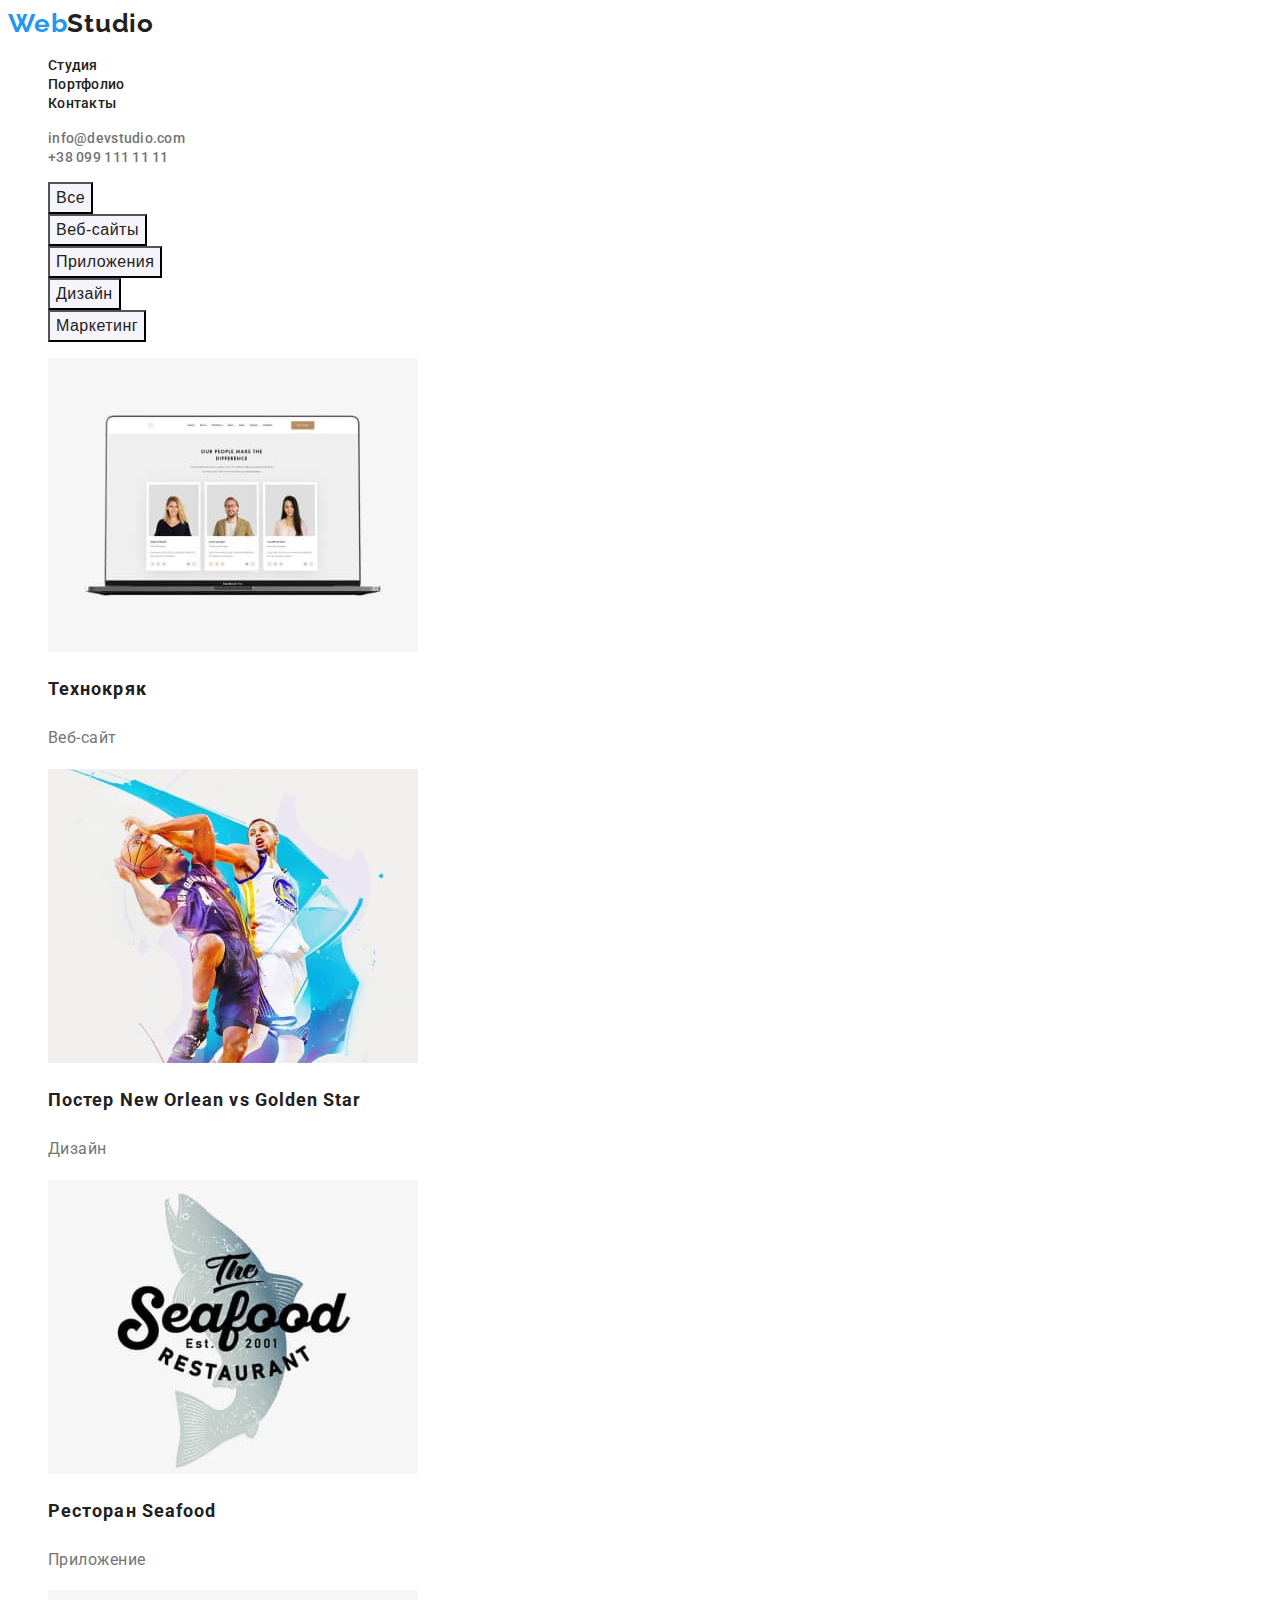
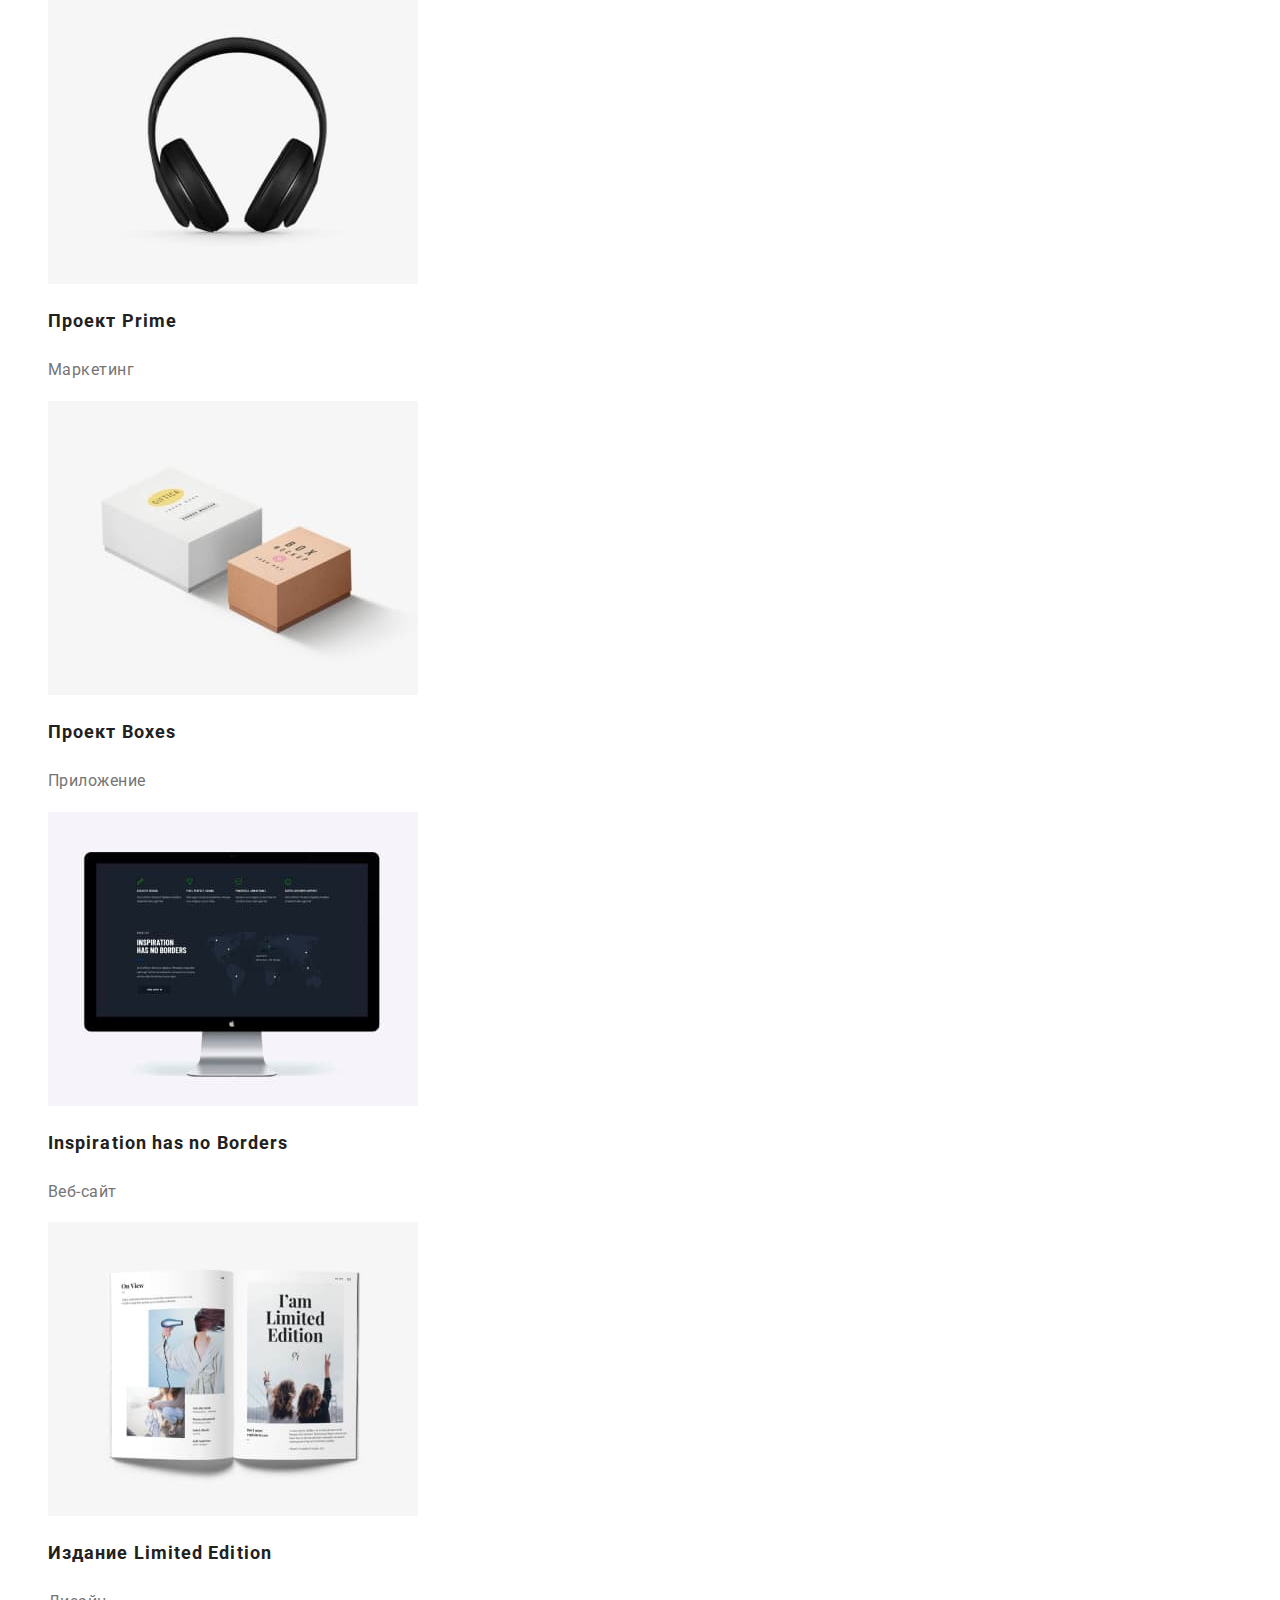
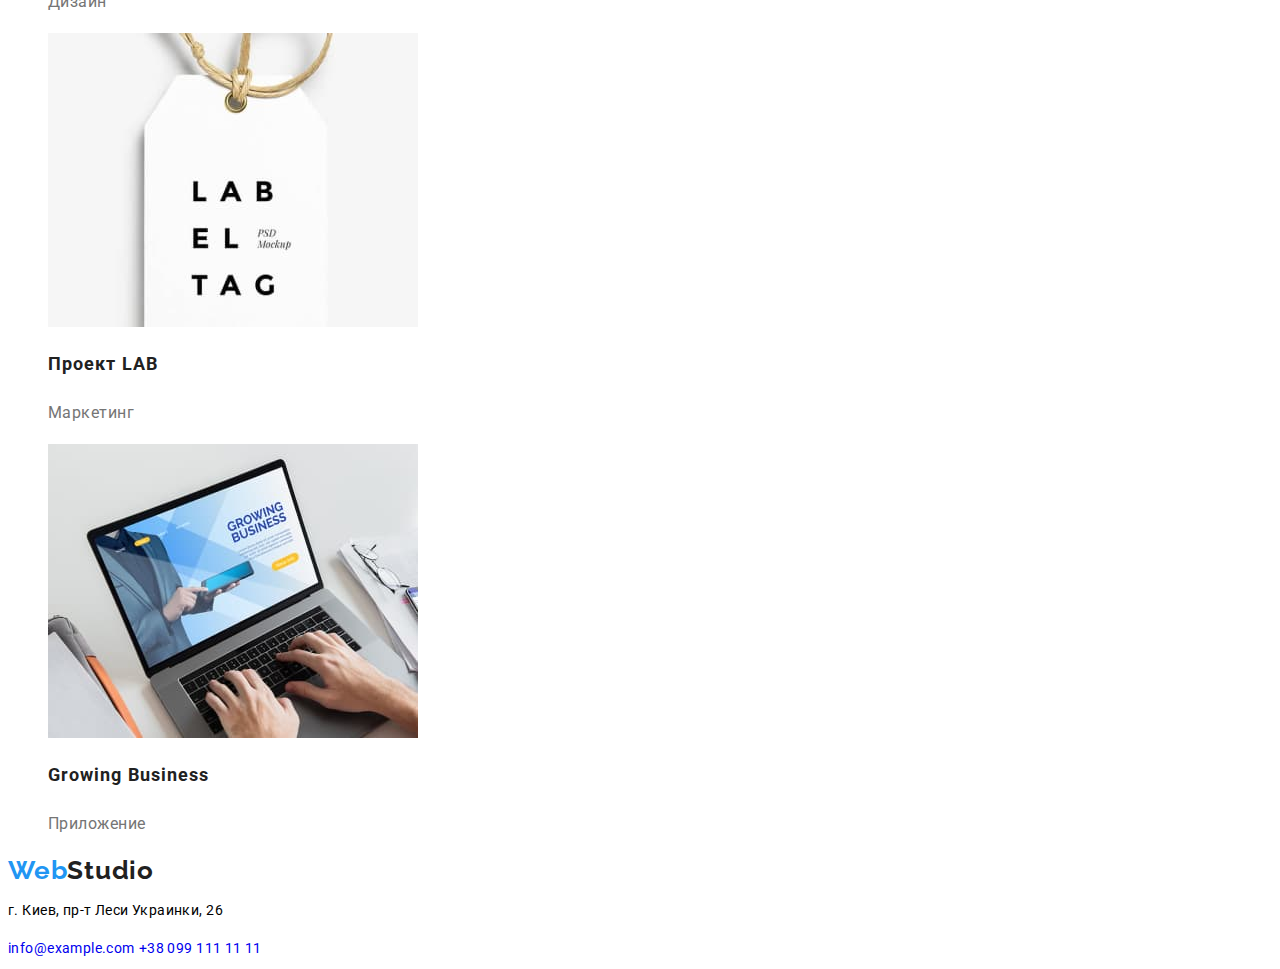
==== portfolio.html @ 8d39d4af "start" ====
<!DOCTYPE html>
<html lang="en">
<head>
    <meta charset="UTF-8">
    <meta http-equiv="X-UA-Compatible" content="IE=edge">
    <meta name="viewport" content="width=device-width, initial-scale=1.0">
    <title>Портфолио</title>
    <link rel="preconnect" href="https://fonts.gstatic.com">
    <link href="https://fonts.googleapis.com/css2?family=Raleway:wght@700&family=Roboto:wght@400;500;700;900&display=swap"
        rel="stylesheet">
        <link rel="stylesheet" href="./css/style.css" />
    
</head>
<body class="body">
    <header class="header">
        <a class="logo" href="./index.html"><span class="logo-text">Web</span>Studio</a>
        <nav class="navigation">
            <ul class="menu-list">
                <li>
                    <a class="menu-link" href="./index.html">Студия</a>
                </li>
                <li>
                    <a class="menu-link" href="./portfolio.html">Портфолио</a>
                </li>
                <li>
                    <a class="menu-link" href="#">Контакты</a>
                </li>
            </ul>
        </nav>
        <ul class="header-contact-link">
            <li>
                <a class="mail-link" href="#">info@devstudio.com</a>
            </li>
            <li>
                <a class="tel-link" href="#">+38 099 111 11 11</a>
            </li>
        </ul>
    </header>
    <main>
        <section>
            <ul class="nav-list">
                <li>
                    <button class="nav-btn" type="button">Все</button>
                </li>
                <li>
                    <button class="nav-btn" type="button">Веб-сайты</button>
                </li>
                <li>
                    <button class="nav-btn" type="button">Приложения</button>
                </li>
                <li>
                    <button class="nav-btn" type="button">Дизайн</button>
                </li>
                <li>
                    <button class="nav-btn" type="button">Маркетинг</button>
                </li>
            </ul>
        
            <ul class="portfolio">
                <li>
                    <a class="portfolio-link" href="#">
                        <img src="./images/portfolio/img1.jpg" alt="Ноутбук" width="370" height="294" />
                        <h2 class="portfolio-title">Технокряк</h2>
                        <p class="portfolio-text">Веб-сайт</p>
                    </a>
                </li>
                <li>
                    <a class="portfolio-link" href="#">
                        <img src="./images/portfolio/img2.jpg" alt="Бескетбольный матч" width="370" height="294" />
                        <h2 class="portfolio-title">Постер New Orlean vs Golden Star</h2>
                        <p class="portfolio-text">Дизайн</p>
                    </a>
                </li>
                <li>
                    <a class="portfolio-link" href="#">
                        <img src="./images/portfolio/img3.jpg" alt="Логотип ресторана" width="370" height="294" />
                        <h2 class="portfolio-title">Ресторан Seafood</h2>
                        <p class="portfolio-text">Приложение</p>
                    </a>
                </li>
                <li>
                    <a class="portfolio-link" href="#">
                        <img src="./images/portfolio/img4.jpg" alt="Наушники" width="370" height="294" />
                        <h2 class="portfolio-title">Проект Prime</h2>
                        <p class="portfolio-text">Маркетинг</p>
                    </a>
                </li>
                <li>
                    <a class="portfolio-link" href="#">
                        <img src="./images/portfolio/img5.jpg" alt="Коробки" width="370" height="294" />
                        <h2 class="portfolio-title">Проект Boxes</h2>
                        <p class="portfolio-text">Приложение</p>
                    </a>
                </li>     
                <li>
                    <a class="portfolio-link" href="#">
                        <img src="./images/portfolio/img6.jpg" alt="Монитор эпл" width="370" height="294" />
                        <h2 class="portfolio-title">Inspiration has no Borders</h2>
                        <p class="portfolio-text">Веб-сайт</p>
                    </a>
                </li>
                <li>
                    <a class="portfolio-link" href="#">
                        <img src="./images/portfolio/img7.jpg" alt="Книга" width="370" height="294" />
                        <h2 class="portfolio-title">Издание Limited Edition</h2>
                        <p class="portfolio-text">Дизайн</p>
                    </a>
                </li>
                 <li>
                     <a class="portfolio-link" href="#">
                        <img src="./images/portfolio/img8.jpg" alt="Бирка" width="370" height="294" />
                        <h2 class="portfolio-title">Проект LAB</h2>
                        <p class="portfolio-text">Маркетинг</p>
                     </a>
                 </li>
                 <li>
                     <a class="portfolio-link" href="#">
                        <img src="./images/portfolio/img9.jpg" alt="Работа за ноутбуком" width="370" height="294" />
                         <h2 class="portfolio-title">Growing Business</h2>
                         <p class="portfolio-text">Приложение</p>
                     </a>
                 </li>
            </ul>
        </section>
    </main>
    <footer class="footer">
        <a class="logo" href="#"><span class="logo-text">Web</span>Studio</a>
        <address class="adress">
            <p class="text-adress">г. Киев, пр-т Леси Украинки, 26</p>
            <a class="mail-adress-link" href="#">info@example.com</a>
            <a class="tel-adress-link" href="#">+38 099 111 11 11</a>
        </address>
    </footer>
</body>
</html>
---- css/style.css ----
:root {
  --hover-focus-color: #2196f3;
  --main-font: 'Roboto', sans-serif;
  --main-title-color: #212121;
  --main-text-color: #757575;
  --hover-focus-text-color: #ffffff;
  --main-backgroung-color: #f5f4fa;
}
.body {
  font-family: var(--main-font);
}
/*_________HEADER_________*/
.logo {
  text-decoration: none;
}
.menu-list {
  list-style: none;
}
.menu-link {
  text-decoration: none;
}
.header-contact-link {
  list-style: none;
}
.mail-link {
  text-decoration: none;
}
.tel-link {
  text-decoration: none;
}
.logo-text {
  font-family: 'Raleway', sans-serif;
  font-weight: 700;
  font-size: 26px;
  line-height: 1.19;
  letter-spacing: 0.03em;
  color: #2196f3;
}
.logo {
  font-family: 'Raleway', sans-serif;
  font-weight: 700;
  font-size: 26px;
  line-height: 1.19;
  letter-spacing: 0.03em;
  color: #212121;
}
.menu-link {
  font-family: var(--main-font);
  font-weight: 500;
  font-size: 14px;
  line-height: 1.14;
  letter-spacing: 0.02em;
  color: #212121;
}
.mail-link {
  font-family: var(--main-font);
  font-weight: 500;
  font-size: 14px;
  line-height: 1.14;
  letter-spacing: 0.02em;
  color: var(--main-text-color);
}
.tel-link {
  font-family: var(--main-font);
  font-weight: 500;
  font-size: 14px;
  line-height: 1.14;
  letter-spacing: 0.02em;
  color: var(--main-text-color);
}
.menu-link:hover,
.menu-link:focus {
  color: var(--hover-focus-color);
}
.mail-link:hover,
.mail-link:focus {
  color: var(--hover-focus-color);
}
.tel-link:hover,
.tel-link:focus {
  color: var(--hover-focus-color);
}
/*_________AND HEADER_________*/
/*_________HERO_________*/
.title-hero {
  font-weight: 900;
  font-size: 44px;
  line-height: 1.36;
  text-align: center;
  letter-spacing: 0.06em;
  text-transform: uppercase;
  /* color: #ffffff;*/
}
.btn-hero {
  font-family: var(--main-font);
  font-weight: 700;
  font-size: 16px;
  line-height: 1.87;
  display: flex;
  align-items: center;
  text-align: center;
  letter-spacing: 0.06em;
  color: #ffffff;
  background-color: var(--hover-focus-color);
  cursor: pointer;
}
/*_________ AND HERO_________*/

/*_________ SECTION1_________*/
.content {
  list-style: none;
}
.sabtitle-content {
  font-weight: 700;
  font-size: 14px;
  line-height: 1.14;
  letter-spacing: 0.03em;
  text-transform: uppercase;
  color: var(--main-title-color);
}
.text-content {
  font-weight: 400;
  font-size: 14px;
  line-height: 1.71;
  letter-spacing: 0.03em;
  color: var(--main-text-color);
}
/*_________ AND SECTION1_________*/
/*_________ SECTION2_________*/
.sabtitle-img {
  font-weight: 700;
  font-size: 36px;
  line-height: 1.17;
  text-align: center;
  letter-spacing: 0.03em;
  color: var(--main-title-color);
}
.list-img {
  list-style: none;
}
/*_________ AND SECTION2_________*
/*_________ SECTION3_________*/
.list-team {
  list-style: none;
}
.title-team {
  font-weight: 700;
  font-size: 36px;
  line-height: 0.86;
  text-align: center;
  letter-spacing: 0.03em;
  color: var(--main-title-color);
}
.list-name {
  font-weight: 500;
  font-size: 16px;
  line-height: 1.19;
  text-align: center;
  letter-spacing: 0.03em;
  color: var(--main-title-color);
}
.list-vacancy {
  font-weight: 400;
  font-size: 16px;
  line-height: 1.19;
  text-align: center;
  letter-spacing: 0.03em;
  color: var(--main-text-color);
}
/*_________ AND SECTION3_________*
/*_________ FOOTER_________*/
.text-adress {
  font-style: normal;
  font-weight: 400;
  font-size: 14px;
  line-height: 1.71;
  letter-spacing: 0.03em;
  /*color: #ffffff;*/
}
.mail-adress-link {
  font-style: normal;
  font-weight: 400;
  font-size: 14px;
  line-height: 1.71;
  letter-spacing: 0.03em;
  /*color: rgba(255, 255, 255, 0.6);*/
  text-decoration: none;
}
.tel-adress-link {
  font-style: normal;
  font-weight: 400;
  font-size: 14px;
  line-height: 1.71;
  letter-spacing: 0.03em;
  /*color: rgba(255, 255, 255, 0.6);*/
  text-decoration: none;
}
/*_________ AND FOOTER_________*/

/*=================================================================================*/

/*_________ P-O-R-T-F-O-L-I-O_________*/

/*_________ NAVIGATION_________*/
.nav-list {
  list-style: none;
}
.nav-btn {
  font-weight: 500;
  font-size: 16px;
  line-height: 1.63;
  text-align: center;
  letter-spacing: 0.03em;
  color: var(--main-title-color);
  background-color: var(--main-backgroung-color);
  cursor: pointer;
}
.nav-btn:hover,
.nav-btn:focus {
  color: var(--hover-focus-text-color);
  background-color: var(--hover-focus-color);
}

/*_________ AND NAVIGATION_________*/
/*_________ SECTION_________*/
.portfolio {
  list-style: none;
}
.portfolio a {
  text-decoration: none;
}
.portfolio-title {
  font-weight: 700;
  font-size: 18px;
  line-height: 2;
  letter-spacing: 0.06em;
  color: var(--main-title-color);
}
.portfolio-text {
  font-weight: 400;
  font-size: 16px;
  line-height: 1.86;
  letter-spacing: 0.03em;
  color: var(--main-text-color);
}
/*_________ AND SECTION_________*/
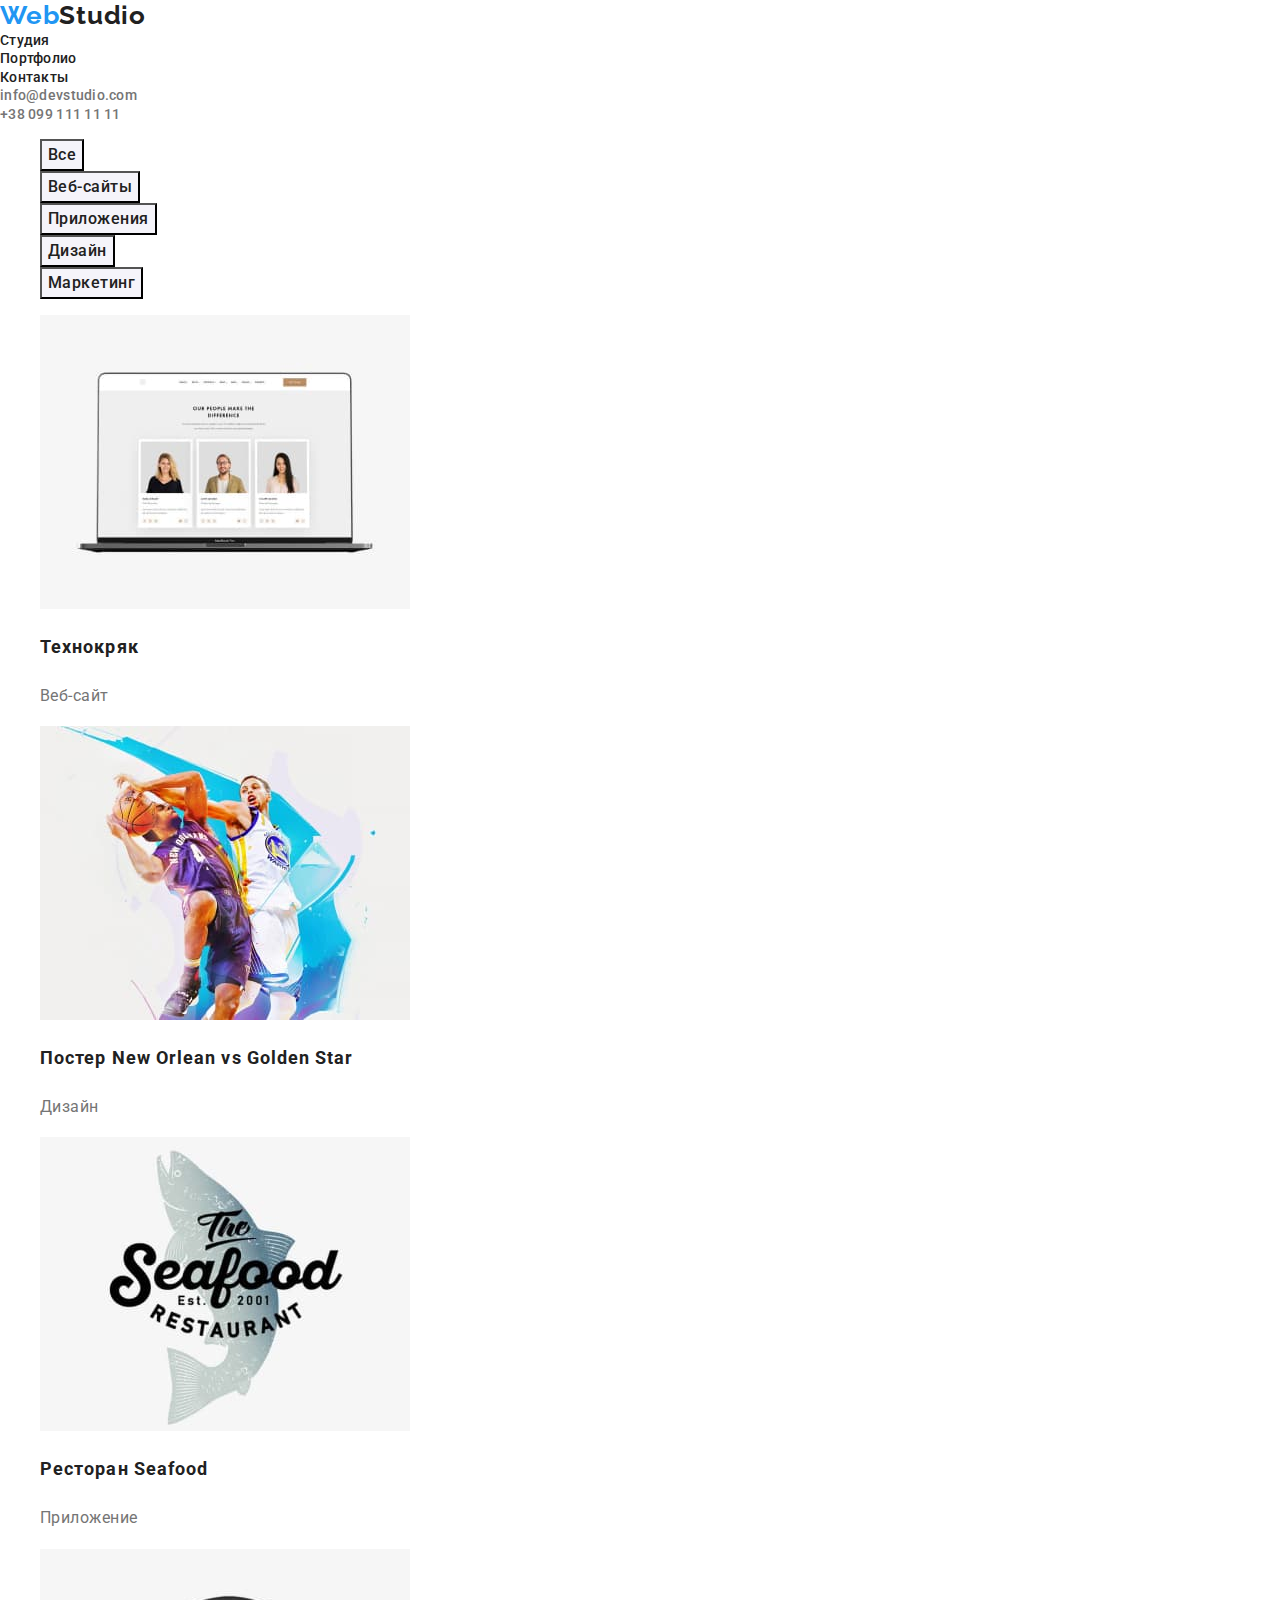
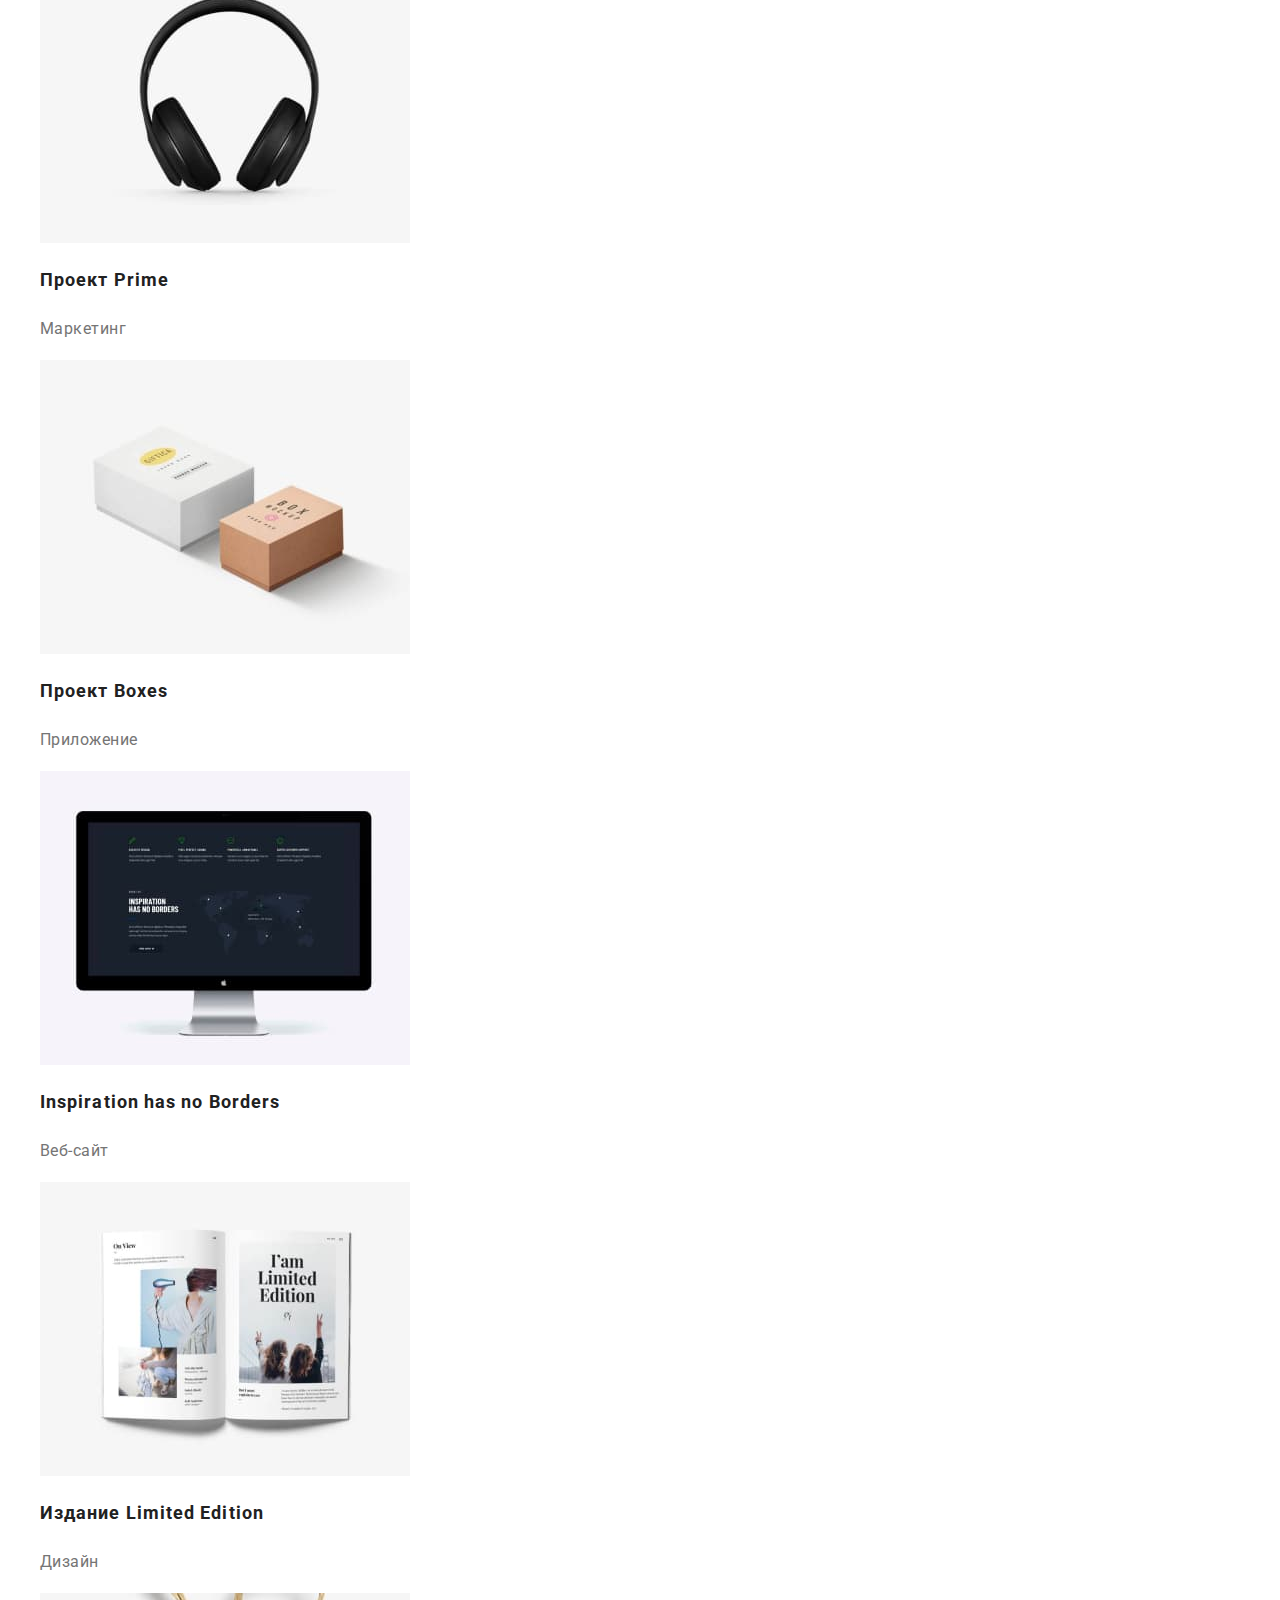
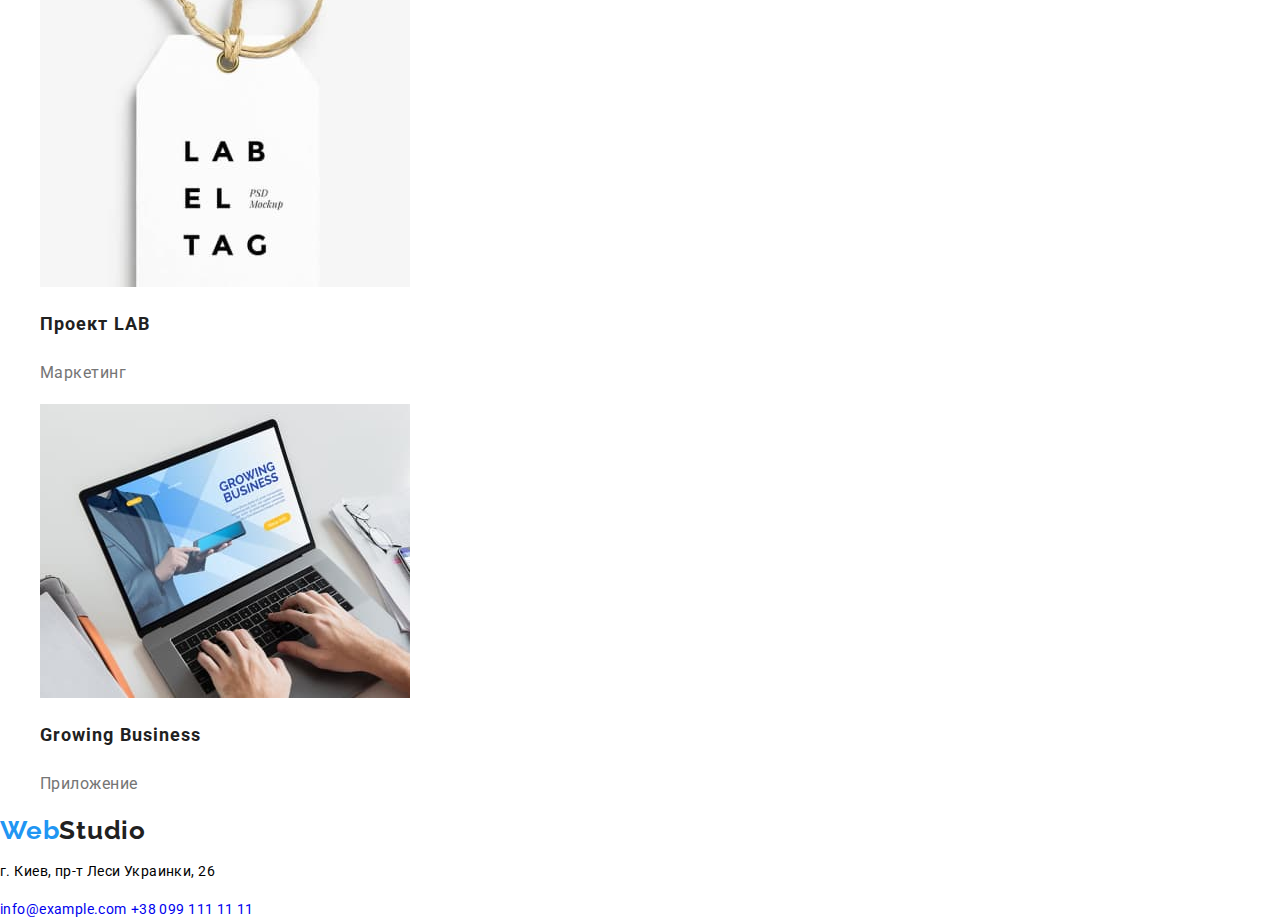
==== commit 712f2fdd: "Начальное позиционирование" ====
--- a/portfolio.html
+++ b/portfolio.html
@@ -5,6 +5,7 @@
     <meta http-equiv="X-UA-Compatible" content="IE=edge">
     <meta name="viewport" content="width=device-width, initial-scale=1.0">
     <title>Портфолио</title>
+    <link rel="stylesheet" href="https://cdnjs.cloudflare.com/ajax/libs/modern-normalize/1.1.0/modern-normalize.min.css"/>
     <link rel="preconnect" href="https://fonts.gstatic.com">
     <link href="https://fonts.googleapis.com/css2?family=Raleway:wght@700&family=Roboto:wght@400;500;700;900&display=swap"
         rel="stylesheet">
--- a/css/style.css
+++ b/css/style.css
@@ -10,16 +10,21 @@
   font-family: var(--main-font);
 }
 /*_________HEADER_________*/
+
 .logo {
   text-decoration: none;
 }
 .menu-list {
+  margin: 0;
+  padding: 0;
   list-style: none;
 }
 .menu-link {
   text-decoration: none;
 }
 .header-contact-link {
+  margin: 0;
+  padding: 0;
   list-style: none;
 }
 .mail-link {
@@ -82,7 +87,13 @@
 }
 /*_________AND HEADER_________*/
 /*_________HERO_________*/
+.hero {
+  text-align: center;
+  background-color: tomato;
+}
 .title-hero {
+  margin-top: 0;
+  margin-bottom: 30px;
   font-weight: 900;
   font-size: 44px;
   line-height: 1.36;
@@ -96,21 +107,28 @@
   font-weight: 700;
   font-size: 16px;
   line-height: 1.87;
-  display: flex;
   align-items: center;
   text-align: center;
   letter-spacing: 0.06em;
   color: #ffffff;
   background-color: var(--hover-focus-color);
   cursor: pointer;
+  padding: 10px 32px;
+  border-radius: 4px;
 }
 /*_________ AND HERO_________*/
 
 /*_________ SECTION1_________*/
 .content {
-  list-style: none;
+  padding: 0;
+  margin: 0;
+  list-style: none;
+  background-color: tomato;
 }
 .sabtitle-content {
+  margin-top: 0;
+  margin-bottom: 10px;
+
   font-weight: 700;
   font-size: 14px;
   line-height: 1.14;
@@ -119,6 +137,7 @@
   color: var(--main-title-color);
 }
 .text-content {
+  margin: 0;
   font-weight: 400;
   font-size: 14px;
   line-height: 1.71;
@@ -128,6 +147,8 @@
 /*_________ AND SECTION1_________*/
 /*_________ SECTION2_________*/
 .sabtitle-img {
+  padding: 0;
+  margin: 0;
   font-weight: 700;
   font-size: 36px;
   line-height: 1.17;
@@ -136,14 +157,20 @@
   color: var(--main-title-color);
 }
 .list-img {
+  padding: 0;
+  margin: 0;
   list-style: none;
 }
 /*_________ AND SECTION2_________*
 /*_________ SECTION3_________*/
 .list-team {
+  padding: 0;
+  margin: 0;
   list-style: none;
 }
 .title-team {
+  padding: 0;
+  margin: 0;
   font-weight: 700;
   font-size: 36px;
   line-height: 0.86;
@@ -152,6 +179,9 @@
   color: var(--main-title-color);
 }
 .list-name {
+  padding: 0;
+  margin-top: 0;
+  margin-bottom: 10px;
   font-weight: 500;
   font-size: 16px;
   line-height: 1.19;
@@ -160,6 +190,8 @@
   color: var(--main-title-color);
 }
 .list-vacancy {
+  padding: 0;
+  margin: 0;
   font-weight: 400;
   font-size: 16px;
   line-height: 1.19;
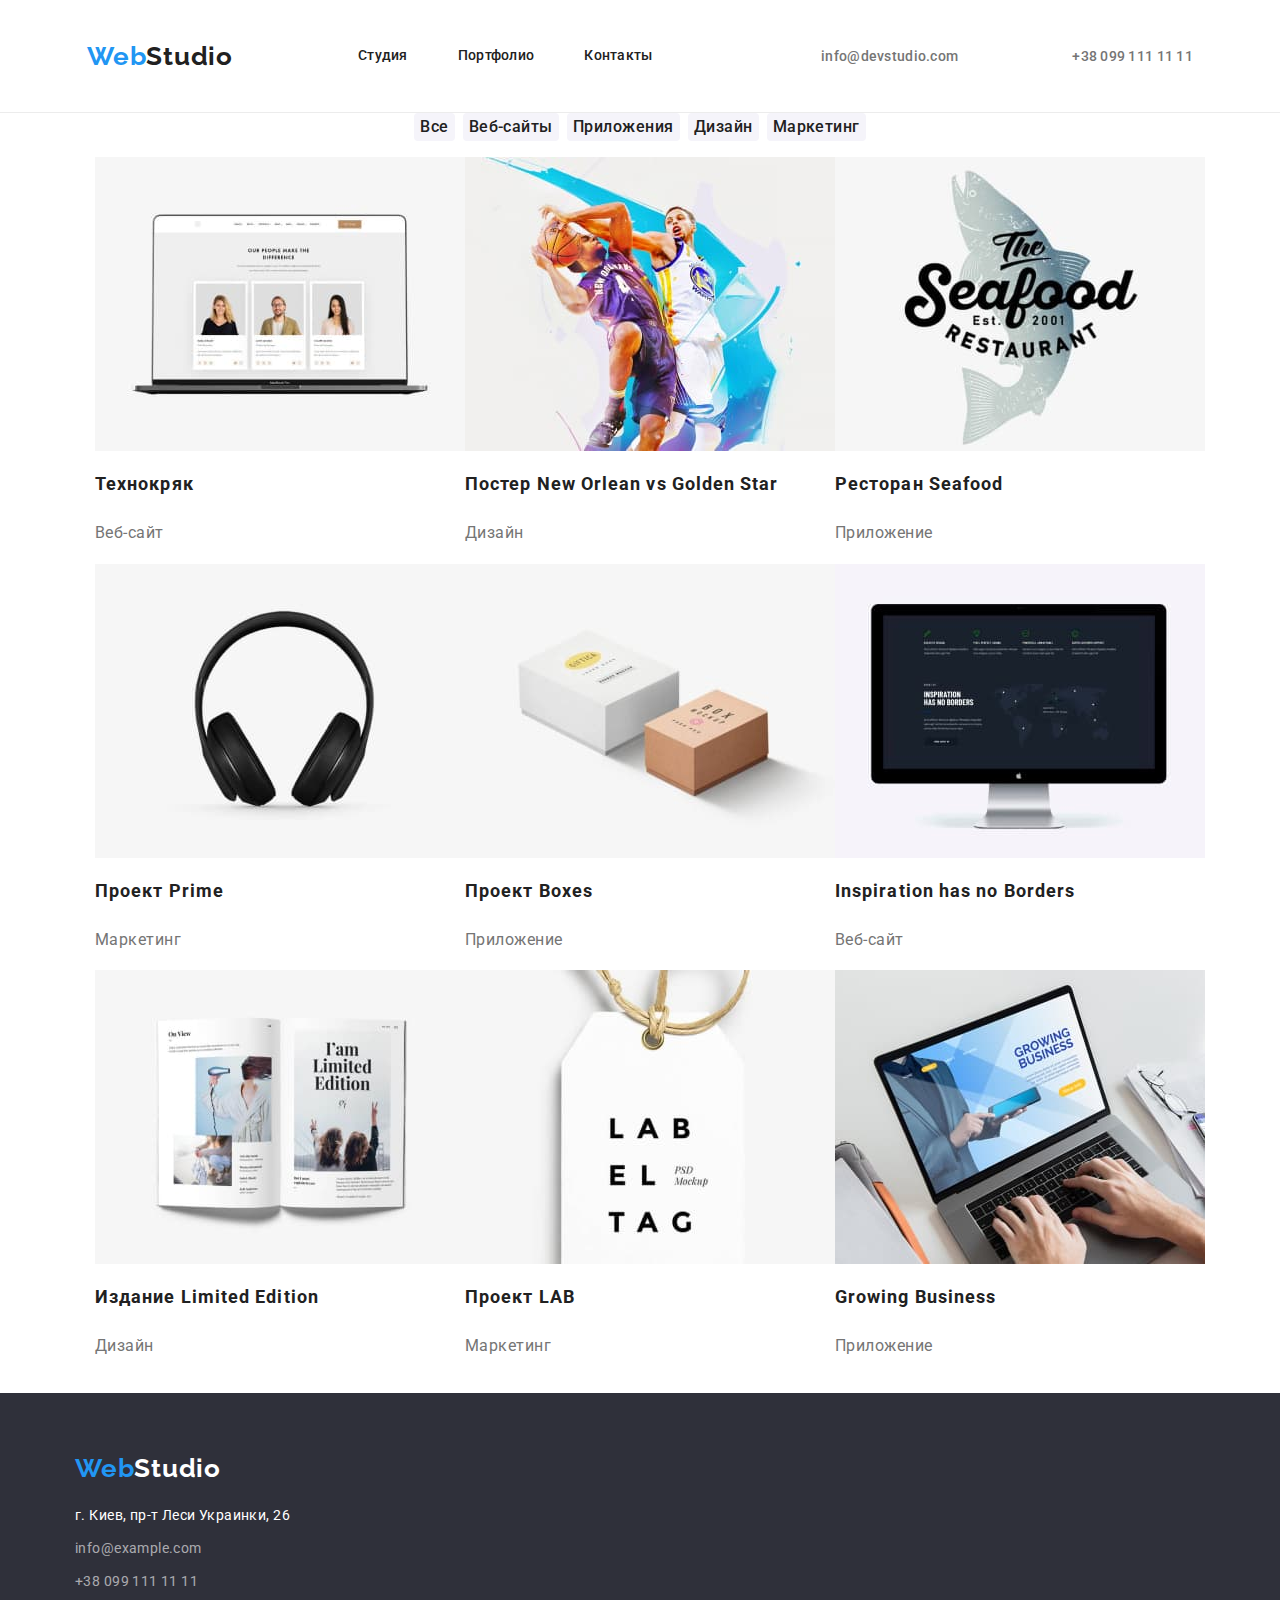
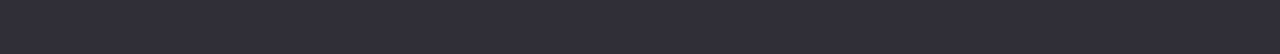
==== commit 70541325: "Окончена разметка главное страницы. Начало 2-й" ====
--- a/portfolio.html
+++ b/portfolio.html
@@ -5,6 +5,9 @@
     <meta http-equiv="X-UA-Compatible" content="IE=edge">
     <meta name="viewport" content="width=device-width, initial-scale=1.0">
     <title>Портфолио</title>
+    <link rel="stylesheet" href="https://cdnjs.cloudflare.com/ajax/libs/modern-normalize/0.2.0/modern-normalize.min.css"
+        integrity="sha512-sqIVMkf5f8XGYI/UZYGs7wODxlUeoj9JknataPfUwtvrSKWMHrMXGZ7Evb6nabFYJQG15vFFyALe6r0nWCD1Ug=="
+        crossorigin="anonymous" referrerpolicy="no-referrer" />
     <link rel="stylesheet" href="https://cdnjs.cloudflare.com/ajax/libs/modern-normalize/1.1.0/modern-normalize.min.css"/>
     <link rel="preconnect" href="https://fonts.gstatic.com">
     <link href="https://fonts.googleapis.com/css2?family=Raleway:wght@700&family=Roboto:wght@400;500;700;900&display=swap"
@@ -14,123 +17,133 @@
 </head>
 <body class="body">
     <header class="header">
-        <a class="logo" href="./index.html"><span class="logo-text">Web</span>Studio</a>
-        <nav class="navigation">
-            <ul class="menu-list">
-                <li>
-                    <a class="menu-link" href="./index.html">Студия</a>
+        <div class="container header-container">
+            <a class="logo" href="./index.html"><span class="logo-text">Web</span>Studio</a>
+            <nav class="navigation">
+                <ul class="menu-list">
+                    <li class="menu-li">
+                        <a class="menu-link" href="./index.html">Студия</a>
+                    </li>
+                    <li class="menu-li">
+                        <a class="menu-link" href="./portfolio.html">Портфолио</a>
+                    </li>
+                    <li class="menu-li">
+                        <a class="menu-link" href="#">Контакты</a>
+                    </li>
+                </ul>
+            </nav>
+            <ul class="header-contact-link">
+                <li class="header-contact-li">
+                    <a class="mail-link contact" href="#">info@devstudio.com</a>
                 </li>
                 <li>
-                    <a class="menu-link" href="./portfolio.html">Портфолио</a>
-                </li>
-                <li>
-                    <a class="menu-link" href="#">Контакты</a>
+                    <a class="tel-link contact" href="#">+38 099 111 11 11</a>
                 </li>
             </ul>
-        </nav>
-        <ul class="header-contact-link">
-            <li>
-                <a class="mail-link" href="#">info@devstudio.com</a>
-            </li>
-            <li>
-                <a class="tel-link" href="#">+38 099 111 11 11</a>
-            </li>
-        </ul>
+        </div>
     </header>
     <main>
         <section>
-            <ul class="nav-list">
-                <li>
-                    <button class="nav-btn" type="button">Все</button>
-                </li>
-                <li>
-                    <button class="nav-btn" type="button">Веб-сайты</button>
-                </li>
-                <li>
-                    <button class="nav-btn" type="button">Приложения</button>
-                </li>
-                <li>
-                    <button class="nav-btn" type="button">Дизайн</button>
-                </li>
-                <li>
-                    <button class="nav-btn" type="button">Маркетинг</button>
-                </li>
-            </ul>
-        
-            <ul class="portfolio">
-                <li>
-                    <a class="portfolio-link" href="#">
-                        <img src="./images/portfolio/img1.jpg" alt="Ноутбук" width="370" height="294" />
-                        <h2 class="portfolio-title">Технокряк</h2>
-                        <p class="portfolio-text">Веб-сайт</p>
-                    </a>
-                </li>
-                <li>
-                    <a class="portfolio-link" href="#">
-                        <img src="./images/portfolio/img2.jpg" alt="Бескетбольный матч" width="370" height="294" />
-                        <h2 class="portfolio-title">Постер New Orlean vs Golden Star</h2>
-                        <p class="portfolio-text">Дизайн</p>
-                    </a>
-                </li>
-                <li>
-                    <a class="portfolio-link" href="#">
-                        <img src="./images/portfolio/img3.jpg" alt="Логотип ресторана" width="370" height="294" />
-                        <h2 class="portfolio-title">Ресторан Seafood</h2>
-                        <p class="portfolio-text">Приложение</p>
-                    </a>
-                </li>
-                <li>
-                    <a class="portfolio-link" href="#">
-                        <img src="./images/portfolio/img4.jpg" alt="Наушники" width="370" height="294" />
-                        <h2 class="portfolio-title">Проект Prime</h2>
-                        <p class="portfolio-text">Маркетинг</p>
-                    </a>
-                </li>
-                <li>
-                    <a class="portfolio-link" href="#">
-                        <img src="./images/portfolio/img5.jpg" alt="Коробки" width="370" height="294" />
-                        <h2 class="portfolio-title">Проект Boxes</h2>
-                        <p class="portfolio-text">Приложение</p>
-                    </a>
-                </li>     
-                <li>
-                    <a class="portfolio-link" href="#">
-                        <img src="./images/portfolio/img6.jpg" alt="Монитор эпл" width="370" height="294" />
-                        <h2 class="portfolio-title">Inspiration has no Borders</h2>
-                        <p class="portfolio-text">Веб-сайт</p>
-                    </a>
-                </li>
-                <li>
-                    <a class="portfolio-link" href="#">
-                        <img src="./images/portfolio/img7.jpg" alt="Книга" width="370" height="294" />
-                        <h2 class="portfolio-title">Издание Limited Edition</h2>
-                        <p class="portfolio-text">Дизайн</p>
-                    </a>
-                </li>
-                 <li>
-                     <a class="portfolio-link" href="#">
-                        <img src="./images/portfolio/img8.jpg" alt="Бирка" width="370" height="294" />
-                        <h2 class="portfolio-title">Проект LAB</h2>
-                        <p class="portfolio-text">Маркетинг</p>
-                     </a>
-                 </li>
-                 <li>
-                     <a class="portfolio-link" href="#">
-                        <img src="./images/portfolio/img9.jpg" alt="Работа за ноутбуком" width="370" height="294" />
-                         <h2 class="portfolio-title">Growing Business</h2>
-                         <p class="portfolio-text">Приложение</p>
-                     </a>
-                 </li>
-            </ul>
+            <div class="container">
+                <ul class="nav-list">
+                    <li class="nav-li">
+                        <button class="nav-btn" type="button">Все</button>
+                    </li>
+                    <li class="nav-li">
+                        <button class="nav-btn" type="button">Веб-сайты</button>
+                    </li>
+                    <li class="nav-li">
+                        <button class="nav-btn" type="button">Приложения</button>
+                    </li>
+                    <li class="nav-li">
+                        <button class="nav-btn" type="button">Дизайн</button>
+                    </li>
+                    <li class="nav-li">
+                        <button class="nav-btn" type="button">Маркетинг</button>
+                    </li>
+                </ul>
+            </div>
+            <div class="container">
+                <ul class="portfolio portfolio-flex">
+                    <li>
+                        <a class="portfolio-link" href="#">
+                            <img src="./images/portfolio/img1.jpg" alt="Ноутбук" width="370" height="294" />
+                            <h2 class="portfolio-title">Технокряк</h2>
+                            <p class="portfolio-text">Веб-сайт</p>
+                        </a>
+                    </li>
+                    <li>
+                        <a class="portfolio-link" href="#">
+                            <img src="./images/portfolio/img2.jpg" alt="Бескетбольный матч" width="370" height="294" />
+                            <h2 class="portfolio-title">Постер New Orlean vs Golden Star</h2>
+                            <p class="portfolio-text">Дизайн</p>
+                        </a>
+                    </li>
+                    <li>
+                        <a class="portfolio-link" href="#">
+                            <img src="./images/portfolio/img3.jpg" alt="Логотип ресторана" width="370" height="294" />
+                            <h2 class="portfolio-title">Ресторан Seafood</h2>
+                            <p class="portfolio-text">Приложение</p>
+                        </a>
+                    </li>
+                    <li>
+                        <a class="portfolio-link" href="#">
+                            <img src="./images/portfolio/img4.jpg" alt="Наушники" width="370" height="294" />
+                            <h2 class="portfolio-title">Проект Prime</h2>
+                            <p class="portfolio-text">Маркетинг</p>
+                        </a>
+                    </li>
+                    <li>
+                        <a class="portfolio-link" href="#">
+                            <img src="./images/portfolio/img5.jpg" alt="Коробки" width="370" height="294" />
+                            <h2 class="portfolio-title">Проект Boxes</h2>
+                            <p class="portfolio-text">Приложение</p>
+                        </a>
+                    </li>
+                    <li>
+                        <a class="portfolio-link" href="#">
+                            <img src="./images/portfolio/img6.jpg" alt="Монитор эпл" width="370" height="294" />
+                            <h2 class="portfolio-title">Inspiration has no Borders</h2>
+                            <p class="portfolio-text">Веб-сайт</p>
+                        </a>
+                    </li>
+                    <li>
+                        <a class="portfolio-link" href="#">
+                            <img src="./images/portfolio/img7.jpg" alt="Книга" width="370" height="294" />
+                            <h2 class="portfolio-title">Издание Limited Edition</h2>
+                            <p class="portfolio-text">Дизайн</p>
+                        </a>
+                    </li>
+                    <li>
+                        <a class="portfolio-link" href="#">
+                            <img src="./images/portfolio/img8.jpg" alt="Бирка" width="370" height="294" />
+                            <h2 class="portfolio-title">Проект LAB</h2>
+                            <p class="portfolio-text">Маркетинг</p>
+                        </a>
+                    </li>
+                    <li>
+                        <a class="portfolio-link" href="#">
+                            <img src="./images/portfolio/img9.jpg" alt="Работа за ноутбуком" width="370" height="294" />
+                            <h2 class="portfolio-title">Growing Business</h2>
+                            <p class="portfolio-text">Приложение</p>
+                        </a>
+                    </li>
+                </ul>
+            </div>
         </section>
     </main>
     <footer class="footer">
-        <a class="logo" href="#"><span class="logo-text">Web</span>Studio</a>
-        <address class="adress">
-            <p class="text-adress">г. Киев, пр-т Леси Украинки, 26</p>
-            <a class="mail-adress-link" href="#">info@example.com</a>
-            <a class="tel-adress-link" href="#">+38 099 111 11 11</a>
-        </address>
+        <div class="container">
+            <a class="logo logo-footer" href="#"><span class="logo-text">Web</span><span
+                    class="logo-text-footer">Studio</span></a>
+            <address class="adress">
+                <p class="text-adress">г. Киев, пр-т Леси Украинки, 26</p>
+                <div class="footer-contact">
+                    <a class="mail-adress-link" href="#">info@example.com</a>
+                    <a class="tel-adress-link" href="#">+38 099 111 11 11</a>
+                </div>
+            </address>
+        </div>
     </footer>
 </body>
 </html>--- a/css/style.css
+++ b/css/style.css
@@ -9,28 +9,58 @@
 .body {
   font-family: var(--main-font);
 }
+.container {
+  width: 1200px;
+  margin-left: auto;
+  margin-right: auto;
+  padding: 0 15px;
+}
+img {
+  display: block;
+}
 /*_________HEADER_________*/
+.header {
+  border-bottom: 1px solid #ececec;
+}
+.header-container {
+  display: flex;
+  align-items: center;
+  text-align: center;
+}
 
 .logo {
   text-decoration: none;
-}
+  display: block;
+  margin-right: 93px;
+  padding: 32px;
+}
+
 .menu-list {
-  margin: 0;
-  padding: 0;
-  list-style: none;
+  display: flex;
+  padding: 0;
+  list-style: none;
+}
+.menu-li .menu-link {
+  display: block;
+  padding-top: 32px;
+  padding-bottom: 32px;
+}
+.menu-li:not(:last-child) {
+  margin-right: 50px;
 }
 .menu-link {
   text-decoration: none;
 }
 .header-contact-link {
-  margin: 0;
-  padding: 0;
-  list-style: none;
-}
-.mail-link {
-  text-decoration: none;
-}
-.tel-link {
+  display: flex;
+  margin-left: auto;
+  padding: 0;
+  list-style: none;
+}
+.header-contact-li:not(:last-child) {
+  margin-right: 50px;
+}
+.contact {
   text-decoration: none;
 }
 .logo-text {
@@ -58,6 +88,7 @@
   color: #212121;
 }
 .mail-link {
+  padding: 32px;
   font-family: var(--main-font);
   font-weight: 500;
   font-size: 14px;
@@ -66,6 +97,7 @@
   color: var(--main-text-color);
 }
 .tel-link {
+  padding: 32px;
   font-family: var(--main-font);
   font-weight: 500;
   font-size: 14px;
@@ -89,7 +121,6 @@
 /*_________HERO_________*/
 .hero {
   text-align: center;
-  background-color: tomato;
 }
 .title-hero {
   margin-top: 0;
@@ -119,11 +150,27 @@
 /*_________ AND HERO_________*/
 
 /*_________ SECTION1_________*/
+.section-content {
+  padding: 94px;
+}
+.content-img {
+  padding: 94px;
+}
 .content {
   padding: 0;
   margin: 0;
   list-style: none;
-  background-color: tomato;
+}
+.container-list {
+  display: flex;
+  flex-wrap: nowrap;
+}
+.item-content {
+  width: 270px;
+  margin-right: 30px;
+}
+.item-content:nth-child(4n) {
+  margin-right: 0;
 }
 .sabtitle-content {
   margin-top: 0;
@@ -146,9 +193,16 @@
 }
 /*_________ AND SECTION1_________*/
 /*_________ SECTION2_________*/
+.list-img {
+  display: flex;
+}
+.list-img .li-img:not(:nth-child(3n)) {
+  margin-right: 30px;
+}
 .sabtitle-img {
   padding: 0;
-  margin: 0;
+  margin-top: 0;
+  margin-bottom: 50px;
   font-weight: 700;
   font-size: 36px;
   line-height: 1.17;
@@ -161,16 +215,29 @@
   margin: 0;
   list-style: none;
 }
+.background-color .main-background-color:nth-child(2n) {
+  background-color: var(--main-backgroung-color);
+}
 /*_________ AND SECTION2_________*
 /*_________ SECTION3_________*/
+.team {
+  padding: 94px;
+}
 .list-team {
+  display: flex;
+}
+.list-team .li-team:not(:last-child) {
+  margin-right: 30px;
+}
+.list-team {
   padding: 0;
   margin: 0;
   list-style: none;
 }
 .title-team {
   padding: 0;
-  margin: 0;
+  margin-bottom: 50px;
+  margin-top: 0;
   font-weight: 700;
   font-size: 36px;
   line-height: 0.86;
@@ -180,7 +247,7 @@
 }
 .list-name {
   padding: 0;
-  margin-top: 0;
+  margin-top: 30px;
   margin-bottom: 10px;
   font-weight: 500;
   font-size: 16px;
@@ -201,21 +268,40 @@
 }
 /*_________ AND SECTION3_________*
 /*_________ FOOTER_________*/
+.footer {
+  background-color: #2f303a;
+  padding: 60px;
+}
 .text-adress {
+  margin: 0;
   font-style: normal;
   font-weight: 400;
   font-size: 14px;
   line-height: 1.71;
   letter-spacing: 0.03em;
-  /*color: #ffffff;*/
-}
+  color: #ffffff;
+}
+.adress {
+  margin-top: 20px;
+}
+.adress p {
+  margin-bottom: 9px;
+}
+.footer-contact a:not(:last-child) {
+  margin-bottom: 9px;
+}
+.footer-contact {
+  display: inline-flex;
+  flex-direction: column;
+}
+
 .mail-adress-link {
   font-style: normal;
   font-weight: 400;
   font-size: 14px;
   line-height: 1.71;
   letter-spacing: 0.03em;
-  /*color: rgba(255, 255, 255, 0.6);*/
+  color: rgba(255, 255, 255, 0.6);
   text-decoration: none;
 }
 .tel-adress-link {
@@ -224,9 +310,17 @@
   font-size: 14px;
   line-height: 1.71;
   letter-spacing: 0.03em;
-  /*color: rgba(255, 255, 255, 0.6);*/
-  text-decoration: none;
-}
+  color: rgba(255, 255, 255, 0.6);
+  text-decoration: none;
+}
+.logo-text-footer {
+  color: #ffffff;
+}
+.logo-footer {
+  margin: 0;
+  padding: 0;
+}
+
 /*_________ AND FOOTER_________*/
 
 /*=================================================================================*/
@@ -234,7 +328,19 @@
 /*_________ P-O-R-T-F-O-L-I-O_________*/
 
 /*_________ NAVIGATION_________*/
+
 .nav-list {
+  display: flex;
+  justify-content: center;
+}
+.nav-list {
+  margin: 0;
+  padding: 0;
+}
+.nav-list .nav-li:not(:last-child) {
+  margin-right: 8px;
+}
+.nav-li {
   list-style: none;
 }
 .nav-btn {
@@ -245,6 +351,8 @@
   letter-spacing: 0.03em;
   color: var(--main-title-color);
   background-color: var(--main-backgroung-color);
+  border-radius: 4px;
+  border: none;
   cursor: pointer;
 }
 .nav-btn:hover,
@@ -255,6 +363,10 @@
 
 /*_________ AND NAVIGATION_________*/
 /*_________ SECTION_________*/
+.portfolio-flex {
+  display: flex;
+  flex-wrap: wrap;
+}
 .portfolio {
   list-style: none;
 }
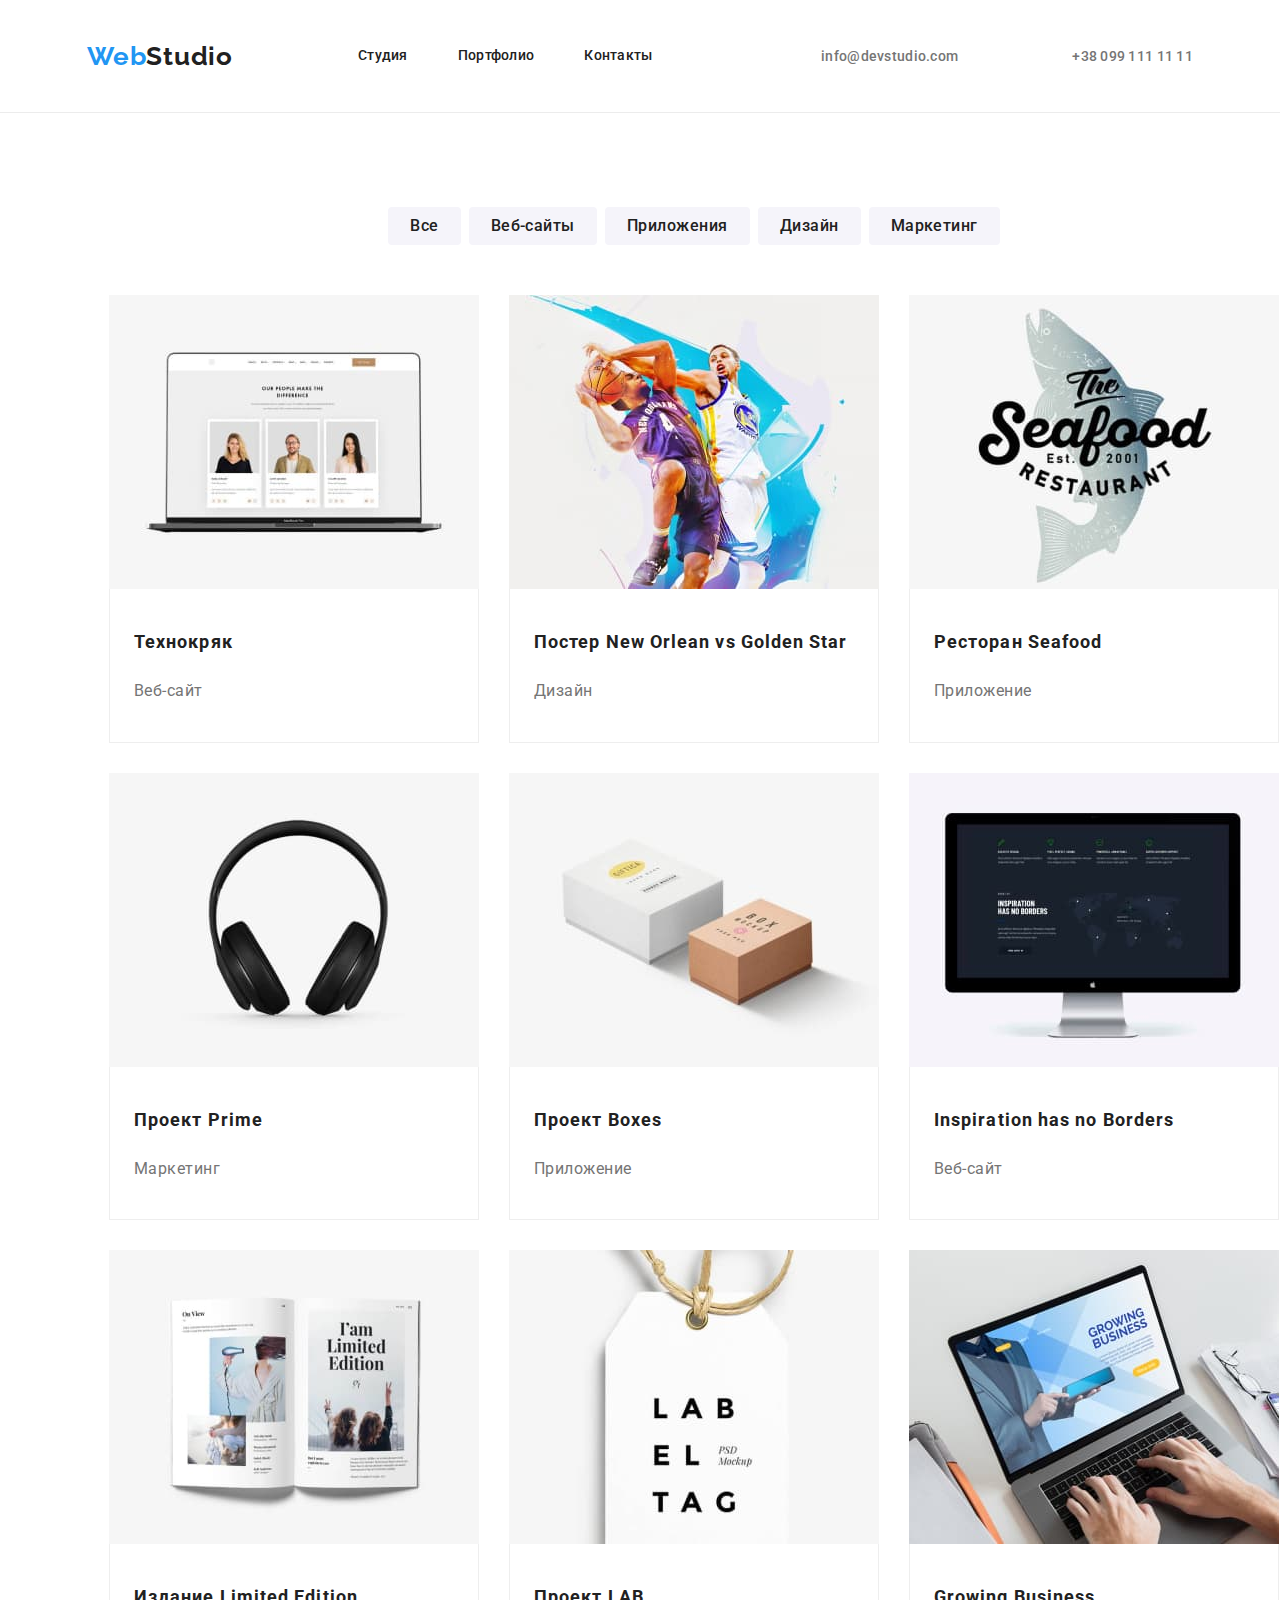
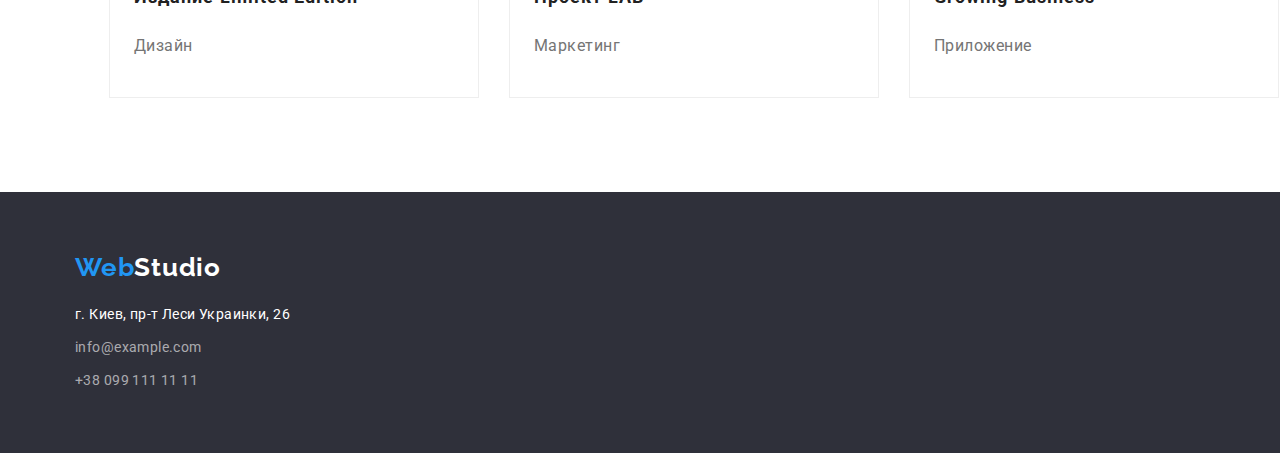
==== commit d46079f7: "Завершил ДЗ №3" ====
--- a/portfolio.html
+++ b/portfolio.html
@@ -43,7 +43,7 @@
         </div>
     </header>
     <main>
-        <section>
+        <section class="portfolio-section">
             <div class="container">
                 <ul class="nav-list">
                     <li class="nav-li">
@@ -63,69 +63,87 @@
                     </li>
                 </ul>
             </div>
-            <div class="container">
+            <div class="container portfolio-container">
                 <ul class="portfolio portfolio-flex">
-                    <li>
+                    <li class="portfolio-li">
                         <a class="portfolio-link" href="#">
                             <img src="./images/portfolio/img1.jpg" alt="Ноутбук" width="370" height="294" />
-                            <h2 class="portfolio-title">Технокряк</h2>
+                            <div class="border-portfolio-li">
+                                <h2 class="portfolio-title">Технокряк</h2>
                             <p class="portfolio-text">Веб-сайт</p>
+                            </div>
                         </a>
                     </li>
-                    <li>
+                    <li class="portfolio-li">
                         <a class="portfolio-link" href="#">
                             <img src="./images/portfolio/img2.jpg" alt="Бескетбольный матч" width="370" height="294" />
-                            <h2 class="portfolio-title">Постер New Orlean vs Golden Star</h2>
+                            <div class="border-portfolio-li">
+                                <h2 class="portfolio-title">Постер New Orlean vs Golden Star</h2>
                             <p class="portfolio-text">Дизайн</p>
+                            </div>
                         </a>
                     </li>
-                    <li>
+                    <li class="portfolio-li">
                         <a class="portfolio-link" href="#">
                             <img src="./images/portfolio/img3.jpg" alt="Логотип ресторана" width="370" height="294" />
-                            <h2 class="portfolio-title">Ресторан Seafood</h2>
+                            <div class="border-portfolio-li">
+                                <h2 class="portfolio-title">Ресторан Seafood</h2>
                             <p class="portfolio-text">Приложение</p>
+                            </div>
                         </a>
                     </li>
-                    <li>
+                    <li class="portfolio-li">
                         <a class="portfolio-link" href="#">
                             <img src="./images/portfolio/img4.jpg" alt="Наушники" width="370" height="294" />
-                            <h2 class="portfolio-title">Проект Prime</h2>
+                            <div class="border-portfolio-li">
+                                <h2 class="portfolio-title">Проект Prime</h2>
                             <p class="portfolio-text">Маркетинг</p>
+                            </div>
                         </a>
                     </li>
-                    <li>
+                    <li class="portfolio-li">
                         <a class="portfolio-link" href="#">
                             <img src="./images/portfolio/img5.jpg" alt="Коробки" width="370" height="294" />
-                            <h2 class="portfolio-title">Проект Boxes</h2>
+                            <div class="border-portfolio-li">
+                                <h2 class="portfolio-title">Проект Boxes</h2>
                             <p class="portfolio-text">Приложение</p>
+                            </div>
                         </a>
                     </li>
-                    <li>
+                    <li class="portfolio-li">
                         <a class="portfolio-link" href="#">
                             <img src="./images/portfolio/img6.jpg" alt="Монитор эпл" width="370" height="294" />
-                            <h2 class="portfolio-title">Inspiration has no Borders</h2>
+                           <div class="border-portfolio-li">
+                                <h2 class="portfolio-title">Inspiration has no Borders</h2>
                             <p class="portfolio-text">Веб-сайт</p>
+                           </div>
                         </a>
                     </li>
-                    <li>
+                    <li class="portfolio-li">
                         <a class="portfolio-link" href="#">
                             <img src="./images/portfolio/img7.jpg" alt="Книга" width="370" height="294" />
-                            <h2 class="portfolio-title">Издание Limited Edition</h2>
+                            <div class="border-portfolio-li">
+                                <h2 class="portfolio-title">Издание Limited Edition</h2>
                             <p class="portfolio-text">Дизайн</p>
+                            </div>
                         </a>
                     </li>
-                    <li>
+                    <li class="portfolio-li">
                         <a class="portfolio-link" href="#">
                             <img src="./images/portfolio/img8.jpg" alt="Бирка" width="370" height="294" />
-                            <h2 class="portfolio-title">Проект LAB</h2>
+                            <div class="border-portfolio-li">
+                                <h2 class="portfolio-title">Проект LAB</h2>
                             <p class="portfolio-text">Маркетинг</p>
+                            </div>
                         </a>
                     </li>
-                    <li>
+                    <li class="portfolio-li">
                         <a class="portfolio-link" href="#">
                             <img src="./images/portfolio/img9.jpg" alt="Работа за ноутбуком" width="370" height="294" />
-                            <h2 class="portfolio-title">Growing Business</h2>
+                           <div class="border-portfolio-li">
+                                <h2 class="portfolio-title">Growing Business</h2>
                             <p class="portfolio-text">Приложение</p>
+                           </div>
                         </a>
                     </li>
                 </ul>
--- a/css/style.css
+++ b/css/style.css
@@ -334,8 +334,9 @@
   justify-content: center;
 }
 .nav-list {
-  margin: 0;
-  padding: 0;
+  padding: 0;
+  margin-top: 0;
+  margin-bottom: 50px;
 }
 .nav-list .nav-li:not(:last-child) {
   margin-right: 8px;
@@ -344,6 +345,7 @@
   list-style: none;
 }
 .nav-btn {
+  padding: 6px 22px;
   font-weight: 500;
   font-size: 16px;
   line-height: 1.63;
@@ -369,9 +371,14 @@
 }
 .portfolio {
   list-style: none;
+  margin: -15px;
+  padding: 0;
 }
 .portfolio a {
   text-decoration: none;
+}
+.portfolio-li {
+  margin: 15px;
 }
 .portfolio-title {
   font-weight: 700;
@@ -387,4 +394,12 @@
   letter-spacing: 0.03em;
   color: var(--main-text-color);
 }
+.border-portfolio-li {
+  padding: 20px 24px;
+  border: 1px solid #eeeeee;
+  border-top: none;
+}
+.portfolio-section {
+  padding: 94px;
+}
 /*_________ AND SECTION_________*/
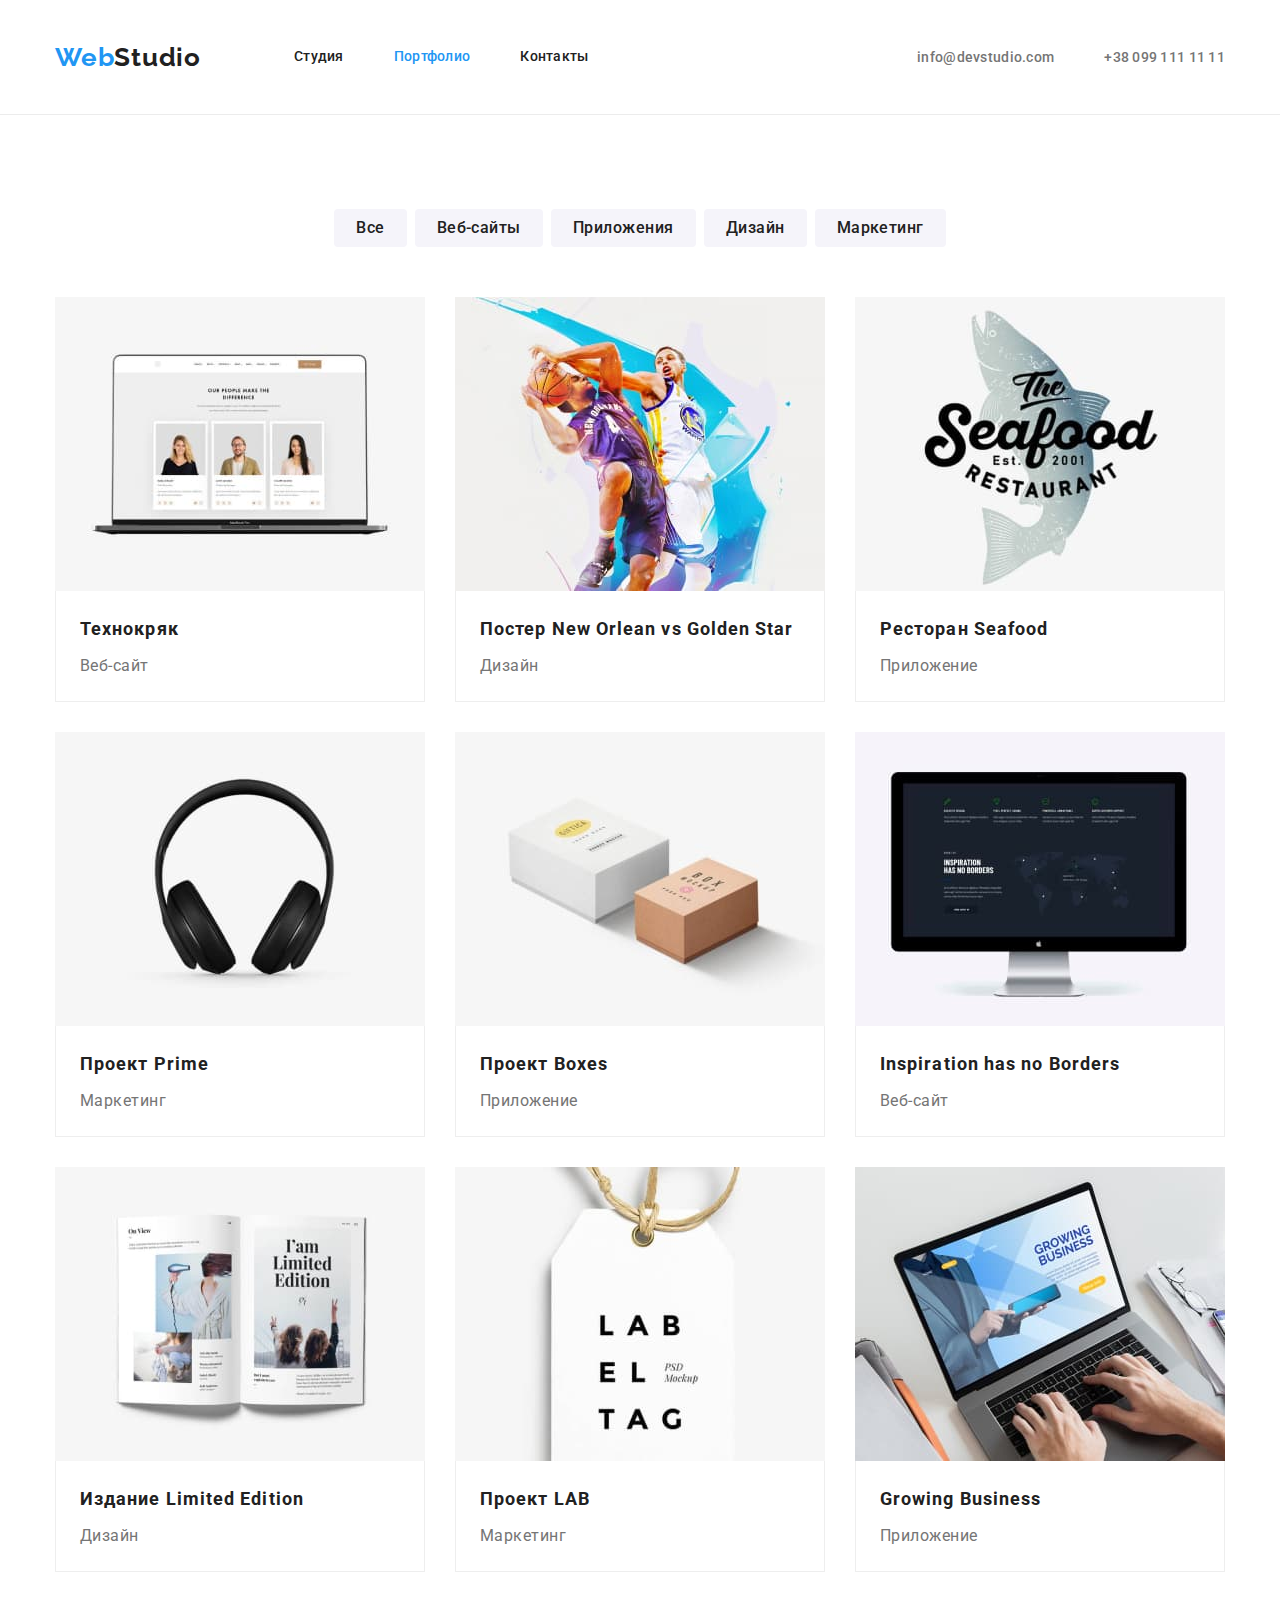
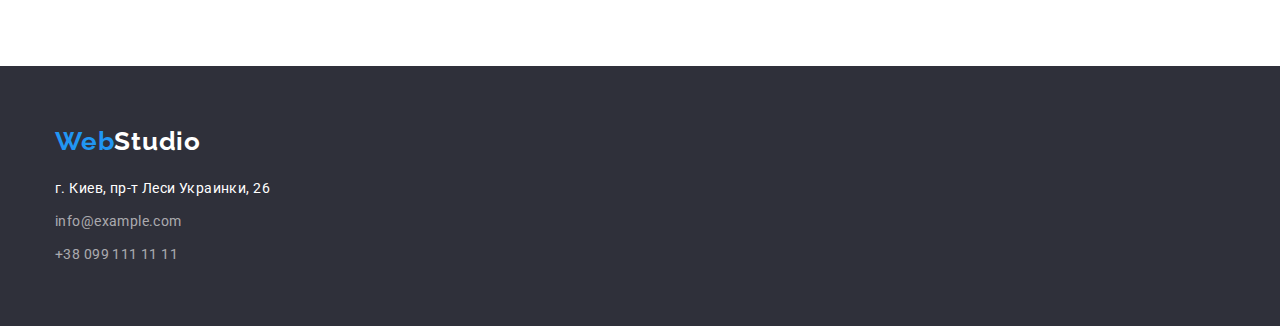
==== commit e85734f9: "Настройка кнопок в активном состоянии" ====
--- a/portfolio.html
+++ b/portfolio.html
@@ -25,7 +25,7 @@
                         <a class="menu-link" href="./index.html">Студия</a>
                     </li>
                     <li class="menu-li">
-                        <a class="menu-link" href="./portfolio.html">Портфолио</a>
+                        <a class="menu-link current" href="./portfolio.html">Портфолио</a>
                     </li>
                     <li class="menu-li">
                         <a class="menu-link" href="#">Контакты</a>
--- a/css/style.css
+++ b/css/style.css
@@ -23,6 +23,8 @@
   border-bottom: 1px solid #ececec;
 }
 .header-container {
+  padding-top: 32px;
+  padding-bottom: 32px;
   display: flex;
   align-items: center;
   text-align: center;
@@ -32,7 +34,6 @@
   text-decoration: none;
   display: block;
   margin-right: 93px;
-  padding: 32px;
 }
 
 .menu-list {
@@ -42,8 +43,6 @@
 }
 .menu-li .menu-link {
   display: block;
-  padding-top: 32px;
-  padding-bottom: 32px;
 }
 .menu-li:not(:last-child) {
   margin-right: 50px;
@@ -88,7 +87,6 @@
   color: #212121;
 }
 .mail-link {
-  padding: 32px;
   font-family: var(--main-font);
   font-weight: 500;
   font-size: 14px;
@@ -97,7 +95,6 @@
   color: var(--main-text-color);
 }
 .tel-link {
-  padding: 32px;
   font-family: var(--main-font);
   font-weight: 500;
   font-size: 14px;
@@ -117,10 +114,18 @@
 .tel-link:focus {
   color: var(--hover-focus-color);
 }
+.current {
+  color: var(--hover-focus-color);
+}
 /*_________AND HEADER_________*/
 /*_________HERO_________*/
+.container-hero {
+  padding-top: 200px;
+  padding-bottom: 280px;
+}
 .hero {
   text-align: center;
+  background-color: #2f303a;
 }
 .title-hero {
   margin-top: 0;
@@ -131,7 +136,7 @@
   text-align: center;
   letter-spacing: 0.06em;
   text-transform: uppercase;
-  /* color: #ffffff;*/
+  color: #ffffff;
 }
 .btn-hero {
   font-family: var(--main-font);
@@ -146,15 +151,17 @@
   cursor: pointer;
   padding: 10px 32px;
   border-radius: 4px;
+  border: none;
 }
 /*_________ AND HERO_________*/
 
 /*_________ SECTION1_________*/
 .section-content {
-  padding: 94px;
+  padding-top: 94px;
+  padding-bottom: 0;
 }
 .content-img {
-  padding: 94px;
+  padding: 94px 0;
 }
 .content {
   padding: 0;
@@ -221,7 +228,7 @@
 /*_________ AND SECTION2_________*
 /*_________ SECTION3_________*/
 .team {
-  padding: 94px;
+  padding: 94px 0;
 }
 .list-team {
   display: flex;
@@ -245,9 +252,19 @@
   letter-spacing: 0.03em;
   color: var(--main-title-color);
 }
+.li-team {
+  background: #ffffff;
+  box-shadow: 0px 1px 3px rgba(0, 0, 0, 0.12), 0px 1px 1px rgba(0, 0, 0, 0.14),
+    0px 2px 1px rgba(0, 0, 0, 0.2);
+  border-radius: 0px 0px 4px 4px;
+}
+.avatar-team {
+  padding-top: 30px;
+  padding-bottom: 30px;
+}
 .list-name {
   padding: 0;
-  margin-top: 30px;
+  margin-top: 0;
   margin-bottom: 10px;
   font-weight: 500;
   font-size: 16px;
@@ -270,10 +287,10 @@
 /*_________ FOOTER_________*/
 .footer {
   background-color: #2f303a;
-  padding: 60px;
+  padding: 60px 0;
 }
 .text-adress {
-  margin: 0;
+  margin-bottom: 9px;
   font-style: normal;
   font-weight: 400;
   font-size: 14px;
@@ -282,16 +299,17 @@
   color: #ffffff;
 }
 .adress {
-  margin-top: 20px;
+  margin: 0px;
 }
 .adress p {
+  margin-top: 0;
   margin-bottom: 9px;
 }
 .footer-contact a:not(:last-child) {
   margin-bottom: 9px;
 }
 .footer-contact {
-  display: inline-flex;
+  display: flex;
   flex-direction: column;
 }
 
@@ -317,7 +335,7 @@
   color: #ffffff;
 }
 .logo-footer {
-  margin: 0;
+  margin: 0 0 20px 0;
   padding: 0;
 }
 
@@ -381,6 +399,8 @@
   margin: 15px;
 }
 .portfolio-title {
+  margin-top: 0;
+  margin-bottom: 4px;
   font-weight: 700;
   font-size: 18px;
   line-height: 2;
@@ -388,6 +408,7 @@
   color: var(--main-title-color);
 }
 .portfolio-text {
+  margin: 0;
   font-weight: 400;
   font-size: 16px;
   line-height: 1.86;
@@ -400,6 +421,6 @@
   border-top: none;
 }
 .portfolio-section {
-  padding: 94px;
+  padding: 94px 0;
 }
 /*_________ AND SECTION_________*/
